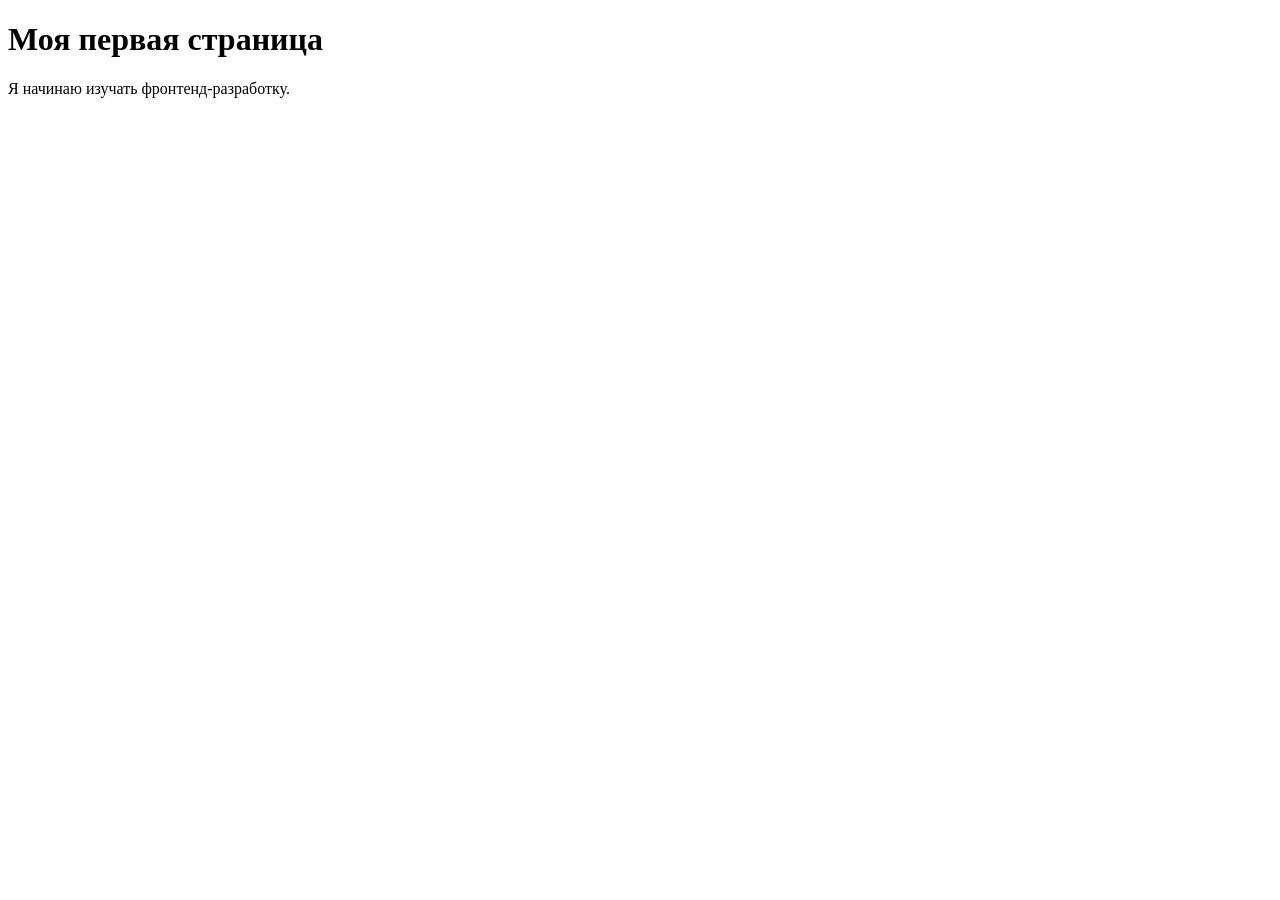
==== preview.html @ d041a0ab "Update project description" ====
<!DOCTYPE html>
<html lang="ru">
  <head>
    <meta charset="UTF-8" />
    <title>Первая страница</title>
  </head>
  <body>
    <h1>Моя первая страница</h1>
    <p>Я начинаю изучать фронтенд-разработку.</p>
  </body>
</html>
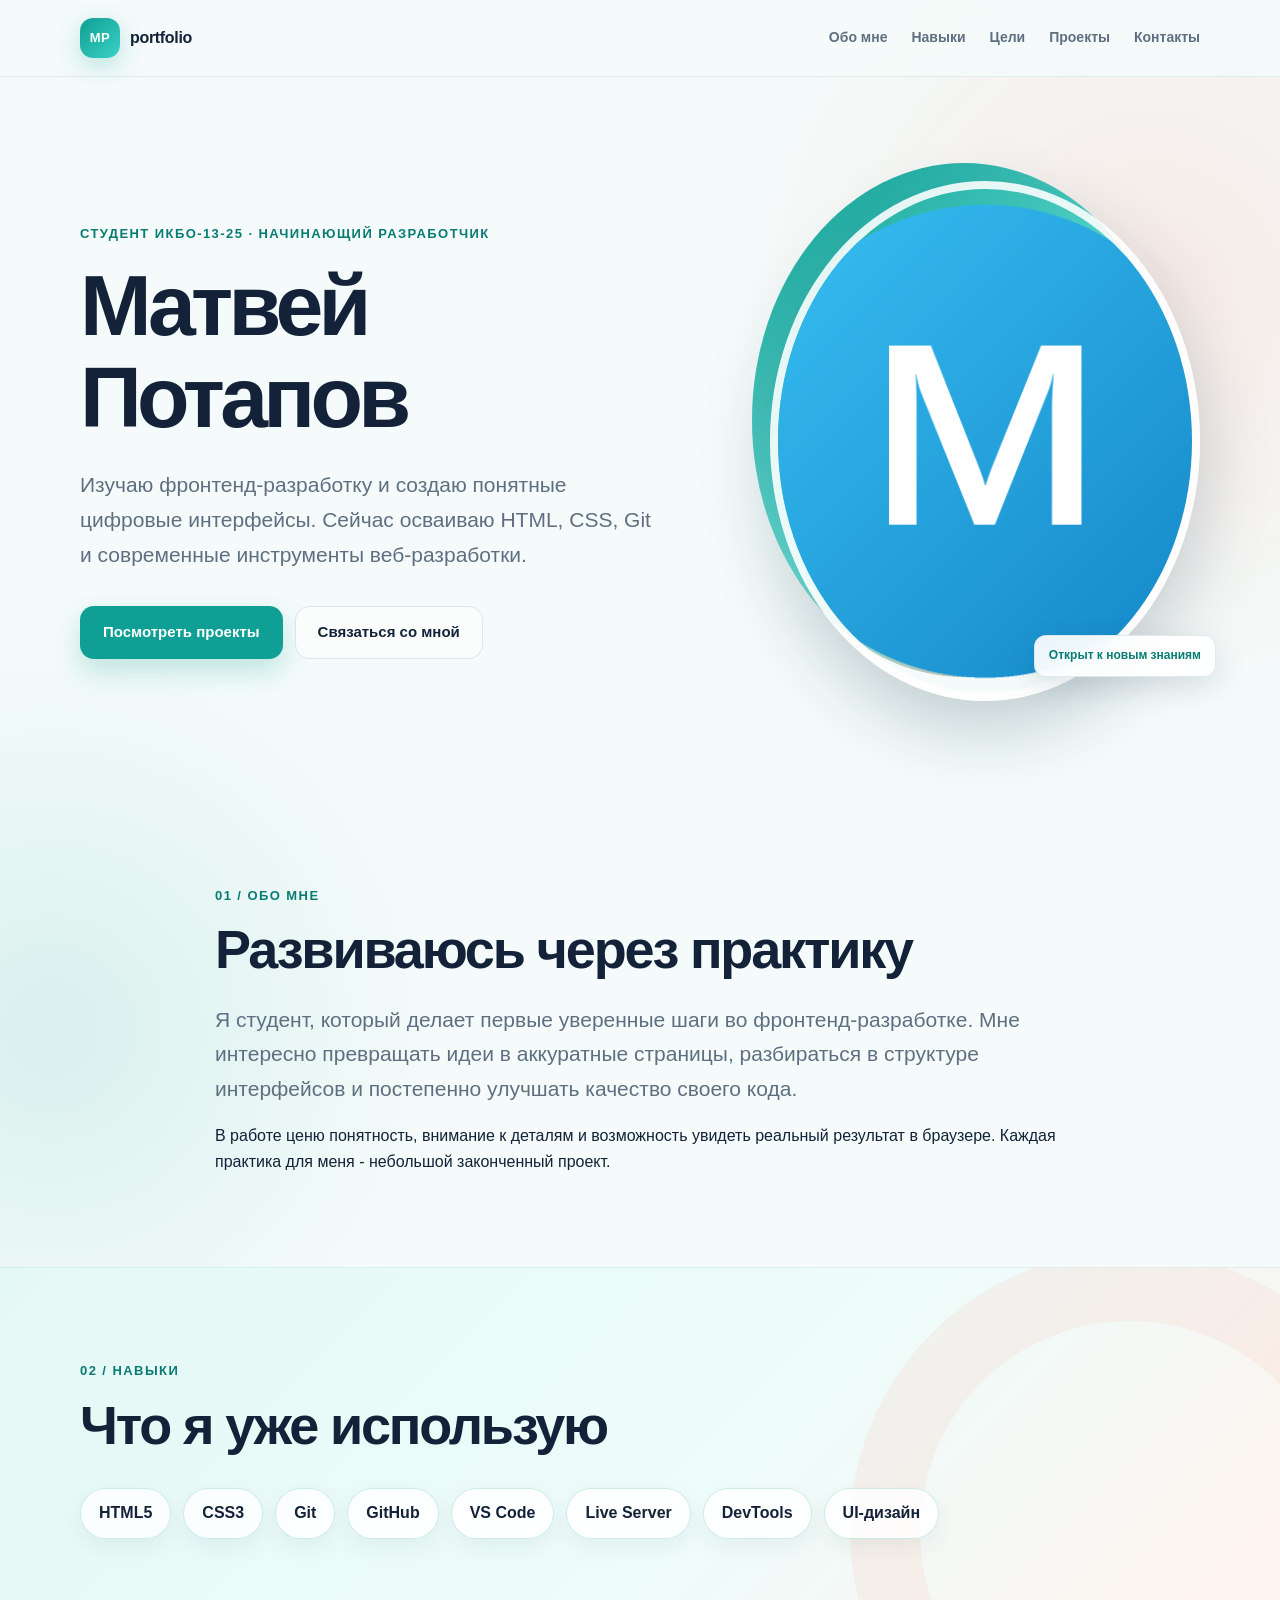
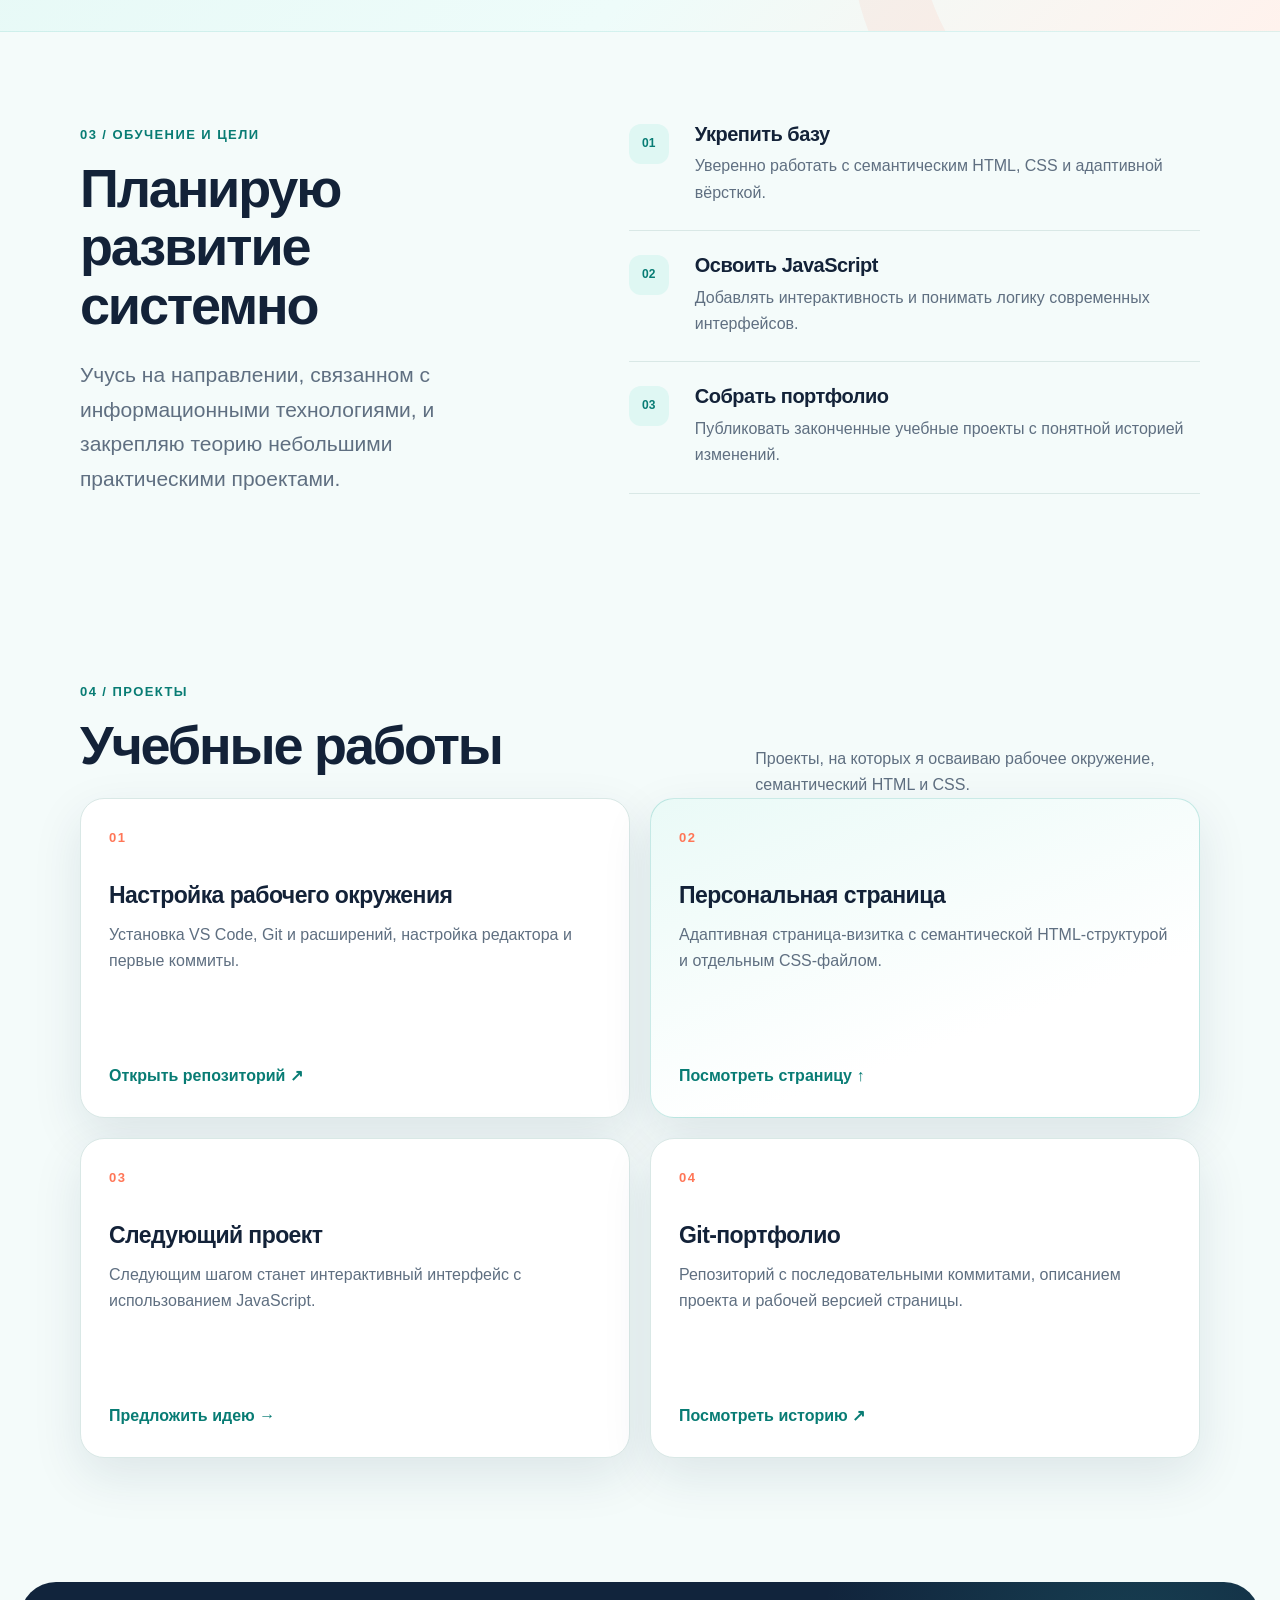
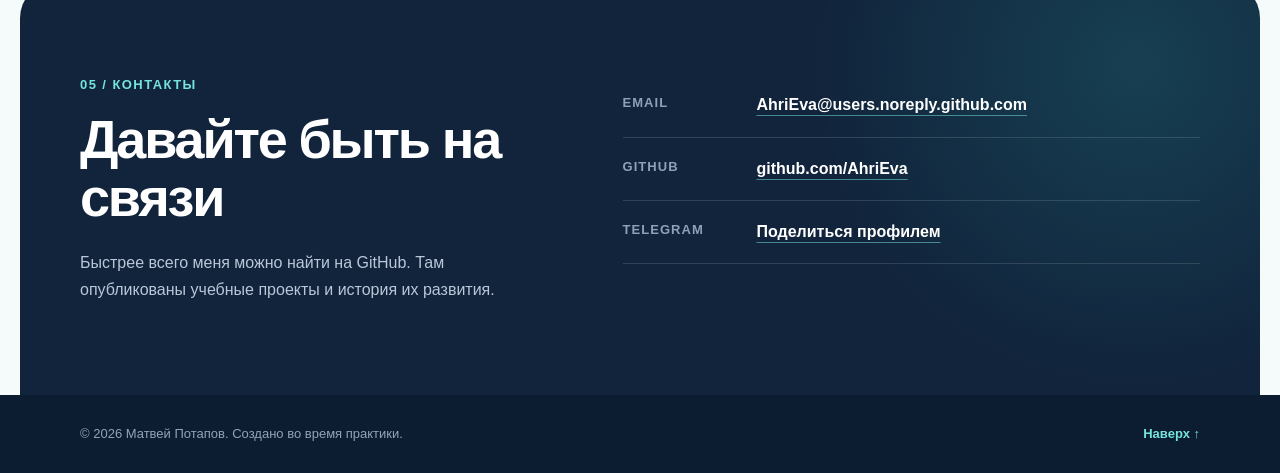
==== commit 681873a6: "Redirect preview to portfolio page" ====
--- a/preview.html
+++ b/preview.html
@@ -1,11 +1,16 @@
-<!DOCTYPE html>
+<!doctype html>
 <html lang="ru">
   <head>
     <meta charset="UTF-8" />
-    <title>Первая страница</title>
+    <meta name="viewport" content="width=device-width, initial-scale=1.0" />
+    <meta http-equiv="refresh" content="0; url=index.html" />
+    <title>Переход к персональной странице</title>
+    <link rel="canonical" href="index.html" />
   </head>
   <body>
-    <h1>Моя первая страница</h1>
-    <p>Я начинаю изучать фронтенд-разработку.</p>
+    <p>
+      Открывается готовая персональная страница.
+      <a href="index.html">Перейти вручную</a>.
+    </p>
   </body>
 </html>
